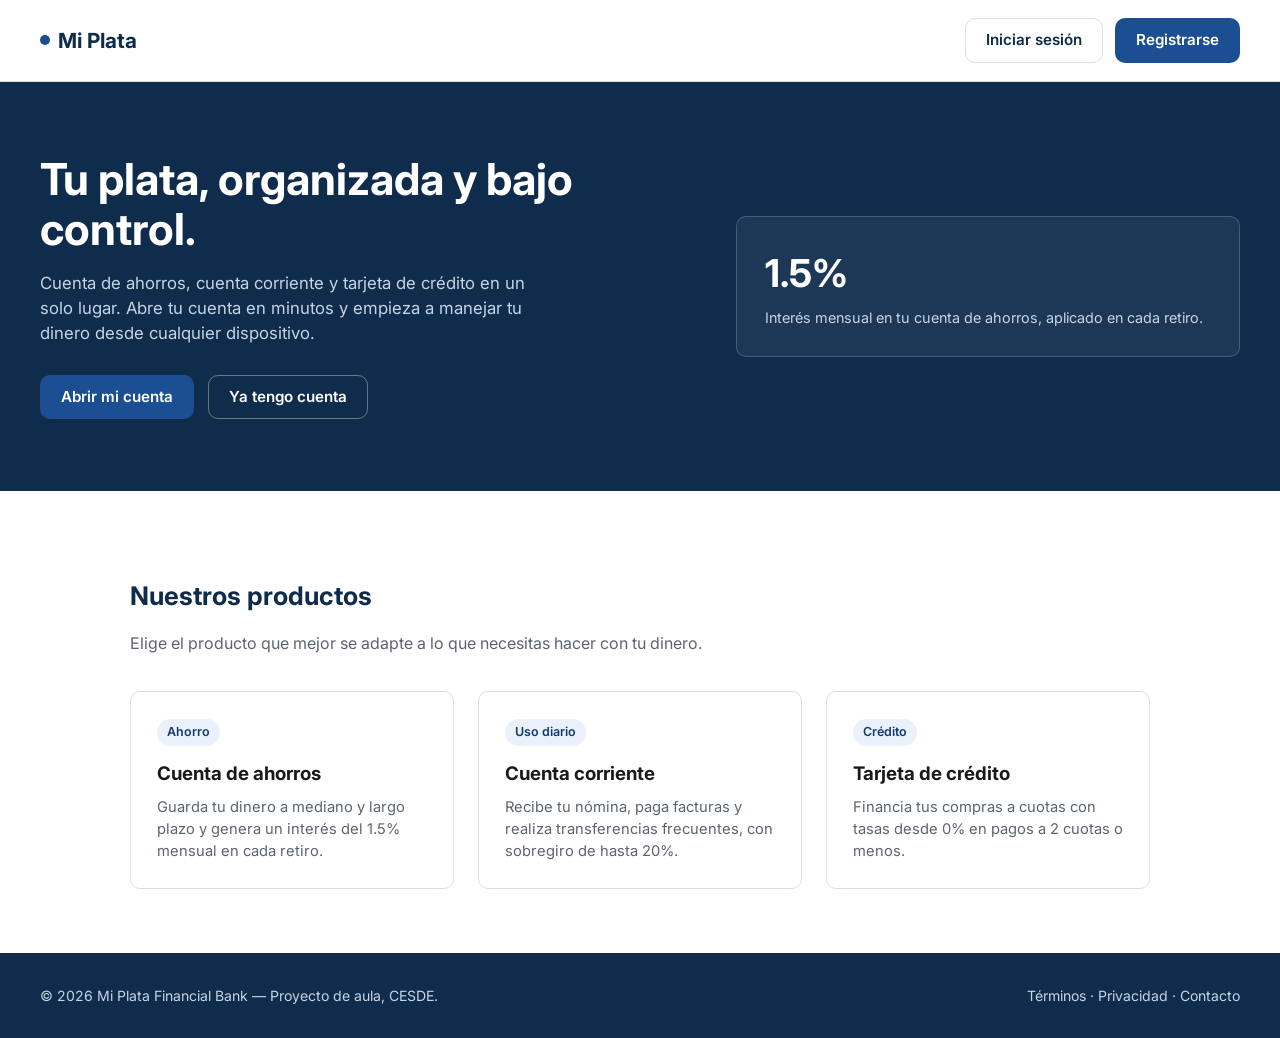
==== index.html @ 49425994 "Proyecto Mi Plata" ====
<!DOCTYPE html>
<html lang="es">
<head>
<meta charset="UTF-8">
<meta name="viewport" content="width=device-width, initial-scale=1.0">
<title>Mi Plata — Banco digital</title>
<link rel="preconnect" href="https://fonts.googleapis.com">
<link href="https://fonts.googleapis.com/css2?family=Inter:wght@400;600;700&display=swap" rel="stylesheet">
<link rel="stylesheet" href="css/styles.css">
</head>
<body>

<header class="site-header">
  <div class="logo">Mi Plata</div>
  <nav class="nav-actions">
    <a class="btn btn-outline" href="login.html">Iniciar sesión</a>
    <a class="btn btn-primary" href="registro.html">Registrarse</a>
  </nav>
</header>

<section class="hero">
  <div>
    <h1>Tu plata, organizada y bajo control.</h1>
    <p>Cuenta de ahorros, cuenta corriente y tarjeta de crédito en un solo lugar. Abre tu cuenta en minutos y empieza a manejar tu dinero desde cualquier dispositivo.</p>
    <div class="hero-actions">
      <a class="btn btn-primary" href="registro.html">Abrir mi cuenta</a>
      <a class="btn btn-outline" style="color:#fff;border-color:rgba(255,255,255,0.35)" href="login.html">Ya tengo cuenta</a>
    </div>
  </div>
  <div class="hero-stat">
    <div class="number">1.5%</div>
    <div class="label">Interés mensual en tu cuenta de ahorros, aplicado en cada retiro.</div>
  </div>
</section>

<section class="products">
  <h2>Nuestros productos</h2>
  <p>Elige el producto que mejor se adapte a lo que necesitas hacer con tu dinero.</p>

  <div class="product-grid">
    <div class="product-card">
      <span class="tag">Ahorro</span>
      <h3>Cuenta de ahorros</h3>
      <p>Guarda tu dinero a mediano y largo plazo y genera un interés del 1.5% mensual en cada retiro.</p>
    </div>
    <div class="product-card">
      <span class="tag">Uso diario</span>
      <h3>Cuenta corriente</h3>
      <p>Recibe tu nómina, paga facturas y realiza transferencias frecuentes, con sobregiro de hasta 20%.</p>
    </div>
    <div class="product-card">
      <span class="tag">Crédito</span>
      <h3>Tarjeta de crédito</h3>
      <p>Financia tus compras a cuotas con tasas desde 0% en pagos a 2 cuotas o menos.</p>
    </div>
  </div>
</section>

<footer class="site-footer">
  <div>© 2026 Mi Plata Financial Bank — Proyecto de aula, CESDE.</div>
  <div>
    <a href="#">Términos</a> ·
    <a href="#">Privacidad</a> ·
    <a href="#">Contacto</a>
  </div>
</footer>

</body>
</html>
---- css/styles.css ----
/* ======================================================================
   MI PLATA — HOJA DE ESTILOS COMPARTIDA
   Paleta: azules + navy + grises + blanco. La usan las 4 páginas.
   ====================================================================== */

:root {
  --navy: #0F2C4C;       /* fondo oscuro (header/footer/hero) */
  --blue: #1B4F91;       /* color principal de acción (botones, links) */
  --blue-dark: #123B70;  /* hover de botones */
  --blue-light: #EAF1FB; /* fondos suaves, tarjetas */
  --ink: #1A1A1A;        /* texto principal */
  --slate: #5C6470;      /* texto secundario */
  --border: #D8DEE6;     /* bordes suaves */
  --white: #FFFFFF;
  --danger: #B3261E;
  --success: #1E7B45;
  --radius: 10px;
  --font: 'Inter', system-ui, -apple-system, Segoe UI, sans-serif;
}

* { box-sizing: border-box; }

body {
  margin: 0;
  font-family: var(--font);
  color: var(--ink);
  background: var(--white);
  line-height: 1.5;
}

a { color: var(--blue); text-decoration: none; }
a:hover { text-decoration: underline; }

/* ---------- Header / navegación ---------- */
.site-header {
  display: flex;
  justify-content: space-between;
  align-items: center;
  padding: 18px 40px;
  border-bottom: 1px solid var(--border);
  position: sticky;
  top: 0;
  background: var(--white);
  z-index: 10;
}

.logo {
  font-weight: 700;
  font-size: 1.3rem;
  color: var(--navy);
  display: flex;
  align-items: center;
  gap: 8px;
}

.logo::before {
  content: "";
  width: 10px;
  height: 10px;
  border-radius: 50%;
  background: var(--blue);
  display: inline-block;
}

.nav-actions { display: flex; gap: 12px; }

.btn {
  display: inline-block;
  padding: 10px 20px;
  border-radius: var(--radius);
  font-size: 0.95rem;
  font-weight: 600;
  cursor: pointer;
  border: 1px solid transparent;
  text-align: center;
}

.btn-primary { background: var(--blue); color: var(--white); }
.btn-primary:hover { background: var(--blue-dark); text-decoration: none; }

.btn-outline { background: transparent; color: var(--navy); border-color: var(--border); }
.btn-outline:hover { background: var(--blue-light); text-decoration: none; }

.btn-block { width: 100%; }

/* ---------- Hero (solo index.html) ---------- */
.hero {
  background: var(--navy);
  color: var(--white);
  padding: 72px 40px;
  display: grid;
  grid-template-columns: 1.3fr 1fr;
  gap: 40px;
  align-items: center;
}

.hero h1 {
  font-size: clamp(2rem, 4vw, 2.75rem);
  margin: 0 0 16px;
  line-height: 1.15;
}

.hero p {
  color: #C7D4E4;
  font-size: 1.05rem;
  max-width: 46ch;
  margin: 0 0 28px;
}

.hero-actions { display: flex; gap: 14px; }

.hero-stat {
  background: rgba(255,255,255,0.06);
  border: 1px solid rgba(255,255,255,0.18);
  border-radius: var(--radius);
  padding: 28px;
}

.hero-stat .number { font-size: 2.4rem; font-weight: 700; }
.hero-stat .label { color: #C7D4E4; font-size: 0.9rem; margin-top: 4px; }

/* ---------- Sección de productos ---------- */
.products {
  padding: 64px 40px;
  max-width: 1100px;
  margin: 0 auto;
}

.products h2 { color: var(--navy); font-size: 1.6rem; margin-bottom: 8px; }
.products > p { color: var(--slate); margin-bottom: 36px; max-width: 60ch; }

.product-grid {
  display: grid;
  grid-template-columns: repeat(3, 1fr);
  gap: 24px;
}

.product-card {
  border: 1px solid var(--border);
  border-radius: var(--radius);
  padding: 26px;
  background: var(--white);
}

.product-card .tag {
  display: inline-block;
  background: var(--blue-light);
  color: var(--blue-dark);
  font-size: 0.78rem;
  font-weight: 600;
  padding: 4px 10px;
  border-radius: 999px;
  margin-bottom: 14px;
}

.product-card h3 { margin: 0 0 8px; color: var(--ink); }
.product-card p { color: var(--slate); font-size: 0.92rem; margin: 0; }

/* ---------- Footer ---------- */
.site-footer {
  background: var(--navy);
  color: #C7D4E4;
  padding: 32px 40px;
  font-size: 0.88rem;
  display: flex;
  justify-content: space-between;
  flex-wrap: wrap;
  gap: 12px;
}

.site-footer a { color: #C7D4E4; }

/* ---------- Páginas de formulario (registro / login) ---------- */
.auth-wrap {
  min-height: calc(100vh - 70px);
  display: flex;
  align-items: center;
  justify-content: center;
  background: var(--blue-light);
  padding: 40px 20px;
}

.auth-card {
  background: var(--white);
  border: 1px solid var(--border);
  border-radius: var(--radius);
  padding: 36px;
  width: 100%;
  max-width: 420px;
}

.auth-card h1 {
  font-size: 1.4rem;
  color: var(--navy);
  margin: 0 0 6px;
}

.auth-card .subtitle {
  color: var(--slate);
  font-size: 0.9rem;
  margin: 0 0 24px;
}

.field { margin-bottom: 16px; }

.field label {
  display: block;
  font-size: 0.85rem;
  font-weight: 600;
  color: var(--ink);
  margin-bottom: 6px;
}

.field input {
  width: 100%;
  padding: 11px 12px;
  border: 1px solid var(--border);
  border-radius: 8px;
  font-family: var(--font);
  font-size: 0.95rem;
}

.field input:focus {
  outline: none;
  border-color: var(--blue);
  box-shadow: 0 0 0 3px rgba(27, 79, 145, 0.15);
}

.form-message {
  font-size: 0.87rem;
  padding: 10px 12px;
  border-radius: 8px;
  margin-bottom: 16px;
  display: none;
}

.form-message.show { display: block; }
.form-message.error { background: #FBEAEA; color: var(--danger); }
.form-message.success { background: #E9F5EC; color: var(--success); }

.auth-footer {
  text-align: center;
  margin-top: 18px;
  font-size: 0.88rem;
  color: var(--slate);
}

/* ======================================================================
   PANEL DE TRANSACCIONES (panel.html)
   ====================================================================== */

.dashboard {
  display: flex;
  min-height: 100vh;
}

.sidebar {
  width: 230px;
  flex-shrink: 0;
  background: var(--navy);
  color: var(--white);
  padding: 24px 16px;
  display: flex;
  flex-direction: column;
  gap: 6px;
}

.sidebar .logo { color: var(--white); padding: 0 8px 20px; }
.sidebar .logo::before { background: #6FA8DC; }

.nav-item {
  display: block;
  width: 100%;
  text-align: left;
  background: transparent;
  border: none;
  color: #C7D4E4;
  padding: 10px 12px;
  border-radius: 8px;
  font-family: var(--font);
  font-size: 0.92rem;
  cursor: pointer;
}

.nav-item:hover { background: rgba(255,255,255,0.08); color: var(--white); }
.nav-item.active { background: var(--blue); color: var(--white); font-weight: 600; }

.sidebar .btn { margin-top: auto; }

.dashboard-content {
  flex: 1;
  padding: 36px 44px;
  background: #F7F9FC;
  min-width: 0;
}

.panel-section.hidden { display: none; }

.panel-section h2 { color: var(--navy); margin: 0 0 6px; }
.panel-section > p.subtitle { color: var(--slate); margin: 0 0 24px; }

.account-grid {
  display: grid;
  grid-template-columns: repeat(auto-fill, minmax(220px, 1fr));
  gap: 18px;
  margin-bottom: 28px;
}

.account-card {
  background: var(--white);
  border: 1px solid var(--border);
  border-radius: var(--radius);
  padding: 20px;
}

.account-card .account-type {
  font-size: 0.78rem;
  font-weight: 600;
  color: var(--blue-dark);
  background: var(--blue-light);
  display: inline-block;
  padding: 3px 10px;
  border-radius: 999px;
  margin-bottom: 10px;
}

.account-card .account-number { color: var(--slate); font-size: 0.85rem; }
.account-card .account-balance { font-size: 1.5rem; font-weight: 700; color: var(--ink); margin-top: 6px; }
.account-card .account-extra { font-size: 0.82rem; color: var(--slate); margin-top: 4px; }

.open-account-actions { display: flex; gap: 10px; flex-wrap: wrap; margin-bottom: 8px; }

.simple-card {
  background: var(--white);
  border: 1px solid var(--border);
  border-radius: var(--radius);
  padding: 26px;
  max-width: 460px;
}

.simple-card .field select { width: 100%; padding: 11px 12px; border: 1px solid var(--border); border-radius: 8px; font-family: var(--font); font-size: 0.95rem; background: var(--white); }

.table-wrap { overflow-x: auto; border-radius: var(--radius); }
.data-table { width: 100%; min-width: 560px; border-collapse: collapse; background: var(--white); border: 1px solid var(--border); overflow: hidden; }
.data-table th, .data-table td { padding: 12px 16px; text-align: left; font-size: 0.9rem; border-bottom: 1px solid var(--border); }
.data-table th { background: var(--blue-light); color: var(--navy); font-weight: 600; }
.data-table tr:last-child td { border-bottom: none; }

.btn-sm { padding: 6px 12px; font-size: 0.82rem; }
.btn-danger { background: #B3261E; color: var(--white); }
.btn-danger:hover { background: #8F1E17; }
.table-actions { display: flex; gap: 6px; flex-wrap: wrap; }

.badge { display: inline-block; padding: 3px 10px; border-radius: 999px; font-size: 0.78rem; font-weight: 600; }
.badge-ok { background: #E9F5EC; color: var(--success); }
.badge-bloqueado { background: #FBEAEA; color: var(--danger); }

.empty-state { color: var(--slate); font-size: 0.92rem; padding: 20px; border: 1px dashed var(--border); border-radius: var(--radius); text-align: center; }

@media (max-width: 800px) {
  .dashboard { flex-direction: column; }
  .sidebar { width: 100%; flex-direction: row; overflow-x: auto; }
  .sidebar .btn { margin-top: 0; }
  .dashboard-content { padding: 24px 20px; }
}

@media (max-width: 800px) {
  .hero { grid-template-columns: 1fr; }
  .product-grid { grid-template-columns: 1fr; }
  .site-header { padding: 16px 20px; }
  .products { padding: 48px 20px; }
}
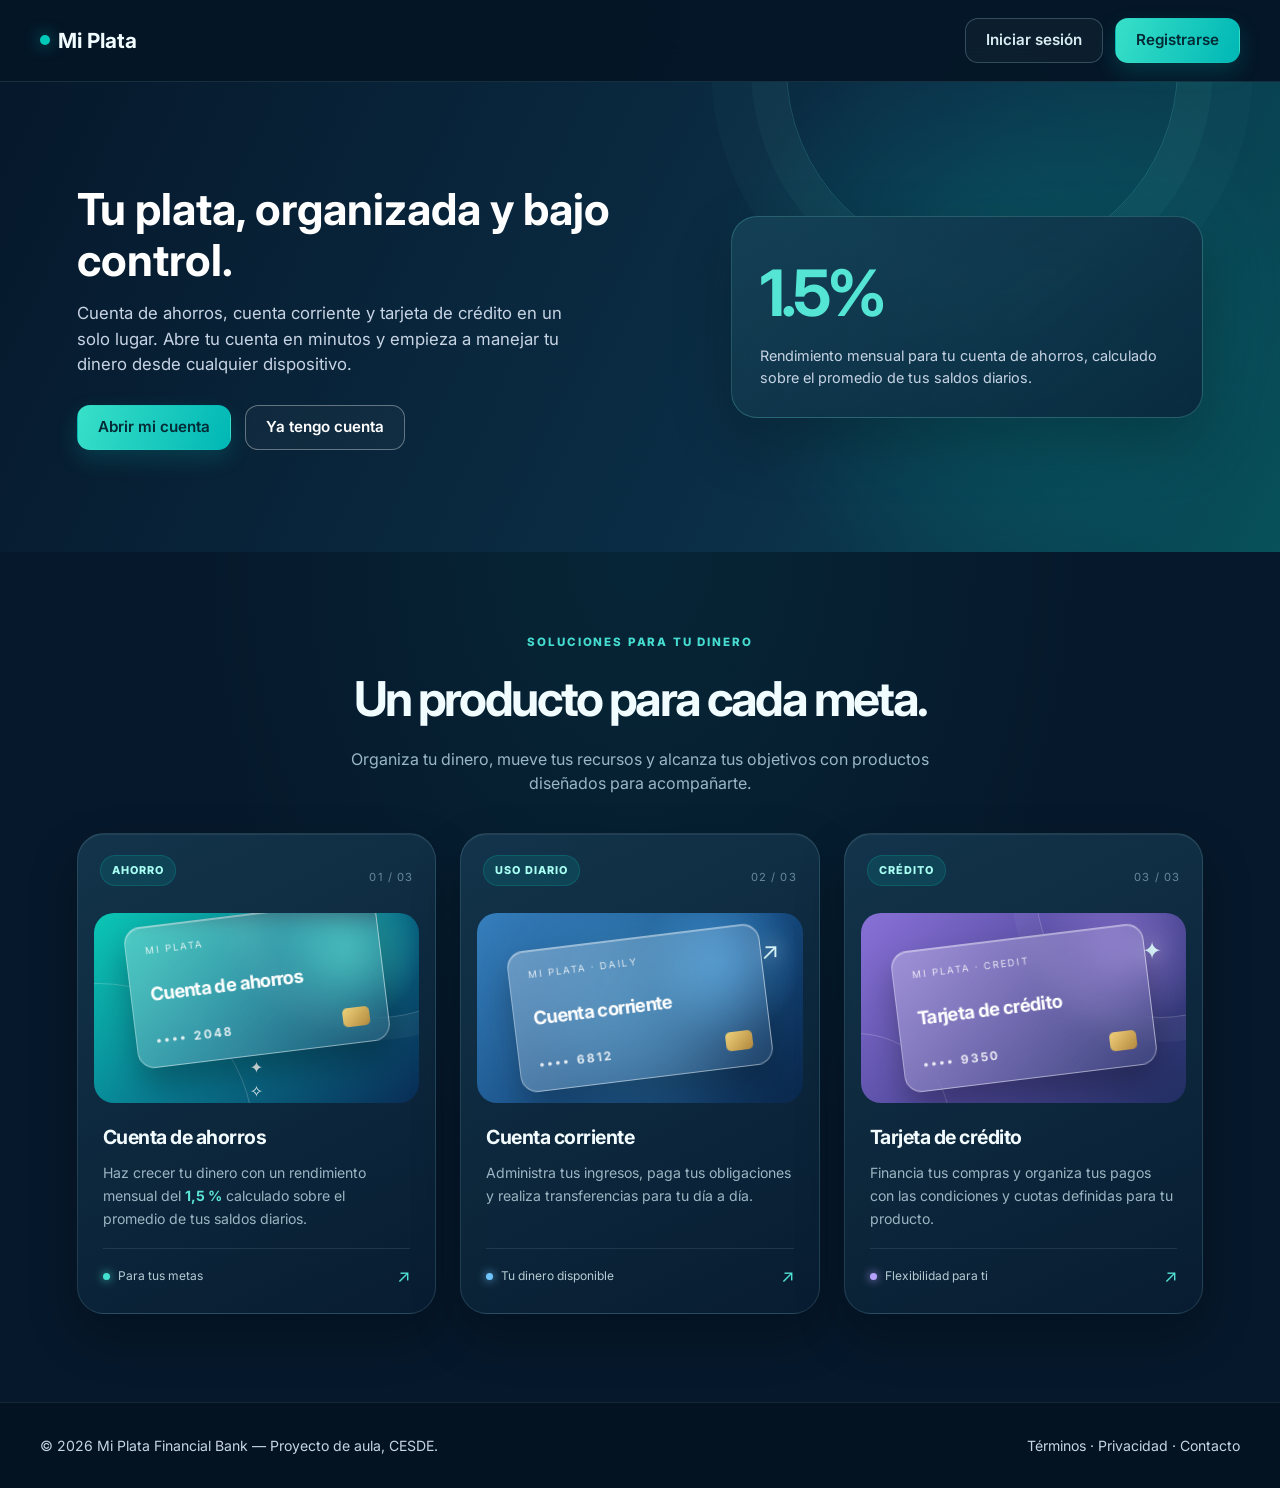
==== commit b776d6de: "Respaldo local de Mi Plata V4 Premium" ====
--- a/index.html
+++ b/index.html
@@ -29,30 +29,56 @@
   </div>
   <div class="hero-stat">
     <div class="number">1.5%</div>
-    <div class="label">Interés mensual en tu cuenta de ahorros, aplicado en cada retiro.</div>
+    <div class="label">Rendimiento mensual para tu cuenta de ahorros, calculado sobre el promedio de tus saldos diarios.</div>
   </div>
 </section>
 
 <section class="products">
-  <h2>Nuestros productos</h2>
-  <p>Elige el producto que mejor se adapte a lo que necesitas hacer con tu dinero.</p>
+  <div class="products-heading">
+    <span class="eyebrow">SOLUCIONES PARA TU DINERO</span>
+    <h2>Un producto para cada meta.</h2>
+    <p>Organiza tu dinero, mueve tus recursos y alcanza tus objetivos con productos diseñados para acompañarte.</p>
+  </div>
 
   <div class="product-grid">
-    <div class="product-card">
-      <span class="tag">Ahorro</span>
-      <h3>Cuenta de ahorros</h3>
-      <p>Guarda tu dinero a mediano y largo plazo y genera un interés del 1.5% mensual en cada retiro.</p>
-    </div>
-    <div class="product-card">
-      <span class="tag">Uso diario</span>
-      <h3>Cuenta corriente</h3>
-      <p>Recibe tu nómina, paga facturas y realiza transferencias frecuentes, con sobregiro de hasta 20%.</p>
-    </div>
-    <div class="product-card">
-      <span class="tag">Crédito</span>
-      <h3>Tarjeta de crédito</h3>
-      <p>Financia tus compras a cuotas con tasas desde 0% en pagos a 2 cuotas o menos.</p>
-    </div>
+    <article class="product-card product-savings">
+      <div class="product-card-top"><span class="tag">AHORRO</span><span class="product-index">01 / 03</span></div>
+      <div class="product-art art-savings" aria-hidden="true">
+        <div class="art-orbit orbit-one"></div><div class="art-orbit orbit-two"></div>
+        <div class="mini-bank-card"><span>MI PLATA</span><strong>Cuenta de ahorros</strong><b>•••• 2048</b><i></i></div>
+        <span class="art-spark spark-one">✦</span><span class="art-spark spark-two">✧</span>
+      </div>
+      <div class="product-card-copy"><h3>Cuenta de ahorros</h3>
+        <p>Haz crecer tu dinero con un rendimiento mensual del <strong>1,5 %</strong> calculado sobre el promedio de tus saldos diarios.</p>
+        <div class="product-meta"><span><i class="dot dot-teal"></i> Para tus metas</span><span class="product-arrow">↗</span></div>
+      </div>
+    </article>
+
+    <article class="product-card product-current">
+      <div class="product-card-top"><span class="tag">USO DIARIO</span><span class="product-index">02 / 03</span></div>
+      <div class="product-art art-current" aria-hidden="true">
+        <div class="current-glow"></div>
+        <div class="mini-bank-card"><span>MI PLATA · DAILY</span><strong>Cuenta corriente</strong><b>•••• 6812</b><i></i></div>
+        <span class="art-chip">↗</span>
+      </div>
+      <div class="product-card-copy"><h3>Cuenta corriente</h3>
+        <p>Administra tus ingresos, paga tus obligaciones y realiza transferencias para tu día a día.</p>
+        <div class="product-meta"><span><i class="dot dot-blue"></i> Tu dinero disponible</span><span class="product-arrow">↗</span></div>
+      </div>
+    </article>
+
+    <article class="product-card product-credit">
+      <div class="product-card-top"><span class="tag">CRÉDITO</span><span class="product-index">03 / 03</span></div>
+      <div class="product-art art-credit" aria-hidden="true">
+        <div class="credit-ring ring-one"></div><div class="credit-ring ring-two"></div>
+        <div class="mini-bank-card"><span>MI PLATA · CREDIT</span><strong>Tarjeta de crédito</strong><b>•••• 9350</b><i></i></div>
+        <span class="art-chip">✦</span>
+      </div>
+      <div class="product-card-copy"><h3>Tarjeta de crédito</h3>
+        <p>Financia tus compras y organiza tus pagos con las condiciones y cuotas definidas para tu producto.</p>
+        <div class="product-meta"><span><i class="dot dot-violet"></i> Flexibilidad para ti</span><span class="product-arrow">↗</span></div>
+      </div>
+    </article>
   </div>
 </section>
 
--- a/css/styles.css
+++ b/css/styles.css
@@ -370,3 +370,351 @@
   .site-header { padding: 16px 20px; }
   .products { padding: 48px 20px; }
 }
+
+/* ======================================================================
+   MI PLATA V4.1 — PREMIUM FINTECH / DARK NAVY & ELECTRIC TEAL
+   Capa visual: conserva IDs, clases funcionales y estructura existente.
+   ====================================================================== */
+:root {
+  --navy: #071B32;
+  --blue: #087F8C;
+  --blue-dark: #075B69;
+  --blue-light: #E7F7F7;
+  --ink: #102A36;
+  --slate: #718692;
+  --border: rgba(151, 190, 202, .24);
+  --success: #159B72;
+  --radius: 20px;
+  --teal: #00C9BA;
+  --surface: #102B43;
+}
+
+body {
+  color: #EAF5F7;
+  background: radial-gradient(circle at 78% 8%, rgba(0,201,186,.16), transparent 27%),
+              radial-gradient(circle at 12% 85%, rgba(29,105,151,.22), transparent 30%), #06182B;
+}
+
+/* Dashboard: marco profundo y paneles con capas */
+.dashboard {
+  gap: 0;
+  min-height: 100vh;
+  background: linear-gradient(135deg, #06182B 0%, #09243A 55%, #071B32 100%);
+}
+.sidebar {
+  position: sticky;
+  top: 0;
+  height: 100vh;
+  width: 252px;
+  padding: 30px 18px 22px;
+  background: linear-gradient(180deg, rgba(9,39,61,.98), rgba(5,24,43,.98));
+  border-right: 1px solid rgba(103,193,202,.16);
+  box-shadow: 18px 0 50px rgba(0,0,0,.16);
+  gap: 12px;
+}
+.sidebar .logo {
+  color: #F4FFFF;
+  font-size: 1.55rem;
+  letter-spacing: -.06em;
+  padding: 4px 12px 34px;
+}
+.sidebar .logo::before {
+  width: 13px;
+  height: 13px;
+  background: var(--teal);
+  box-shadow: 0 0 18px rgba(0,201,186,.8);
+}
+.sidebar nav { display: grid; gap: 7px; }
+.nav-item {
+  color: #9AB5C4;
+  padding: 13px 14px;
+  border: 1px solid transparent;
+  border-radius: 14px;
+  font-size: .91rem;
+  transition: background .22s ease, color .22s ease, transform .22s ease, border-color .22s ease;
+}
+.nav-item:hover {
+  color: #F3FFFF;
+  background: rgba(42,119,139,.17);
+  transform: translateX(3px);
+}
+.nav-item.active {
+  color: #EFFFFD;
+  font-weight: 700;
+  background: linear-gradient(105deg, rgba(0,201,186,.23), rgba(20,107,135,.24));
+  border-color: rgba(0,201,186,.25);
+  box-shadow: inset 3px 0 0 var(--teal), 0 8px 24px rgba(0,0,0,.12);
+}
+.sidebar .btn-outline {
+  color: #D8EBF0 !important;
+  border-color: rgba(160,204,214,.24) !important;
+  background: rgba(255,255,255,.04);
+}
+.sidebar .btn-outline:hover { background: rgba(255,255,255,.1); }
+
+.dashboard-content {
+  padding: clamp(26px, 4vw, 58px);
+  background: transparent;
+  color: #EAF5F7;
+  min-height: 100vh;
+}
+.panel-section { max-width: 1440px; margin: 0 auto; }
+.panel-section h2, .dashboard-content > h2 {
+  color: #F3FBFC;
+  font-size: clamp(1.65rem, 3vw, 2.35rem);
+  letter-spacing: -.045em;
+  font-weight: 750;
+}
+.panel-section > p.subtitle, .dashboard-content > p.subtitle {
+  color: #91AAB8;
+  margin-bottom: 30px;
+}
+
+/* Tarjetas de productos: flotantes, con luz y degradados */
+.account-grid {
+  grid-template-columns: repeat(auto-fit, minmax(min(100%, 275px), 1fr));
+  gap: 22px;
+  margin: 30px 0 34px;
+  perspective: 1000px;
+}
+.account-card {
+  position: relative;
+  isolation: isolate;
+  overflow: hidden;
+  min-height: 204px;
+  padding: 25px 24px;
+  border: 1px solid rgba(255,255,255,.23);
+  border-radius: 24px;
+  color: #F5FFFF;
+  background: linear-gradient(130deg, #0C6273 0%, #087F8C 42%, #0B3C5D 100%);
+  box-shadow: 0 18px 38px rgba(0,0,0,.25), inset 0 1px 0 rgba(255,255,255,.18);
+  transform: translateY(0) rotateX(0);
+  transition: transform .28s ease, box-shadow .28s ease;
+}
+.account-card::before {
+  content: "";
+  position: absolute;
+  z-index: -1;
+  width: 230px;
+  height: 230px;
+  right: -70px;
+  top: -105px;
+  border: 1px solid rgba(255,255,255,.2);
+  border-radius: 50%;
+  box-shadow: 0 0 0 22px rgba(255,255,255,.035), 0 0 0 48px rgba(255,255,255,.025);
+}
+.account-card::after {
+  content: "";
+  position: absolute;
+  z-index: -1;
+  width: 150px;
+  height: 150px;
+  right: -45px;
+  bottom: -95px;
+  border-radius: 50%;
+  background: rgba(0,225,208,.24);
+  filter: blur(5px);
+}
+.account-card:hover {
+  transform: translateY(-8px) rotateX(2deg);
+  box-shadow: 0 28px 48px rgba(0,0,0,.34), 0 0 28px rgba(0,201,186,.12);
+}
+.account-card .account-type {
+  color: #D9FFFB;
+  background: rgba(3,22,38,.22);
+  border: 1px solid rgba(255,255,255,.19);
+  font-size: .76rem;
+  letter-spacing: .035em;
+  padding: 6px 11px;
+  margin-bottom: 18px;
+}
+.account-card .account-number { color: rgba(239,255,255,.76); font-size: .84rem; letter-spacing: .08em; }
+.account-card .account-balance {
+  color: #FFFFFF;
+  font-size: clamp(1.65rem, 3vw, 2.15rem);
+  font-weight: 750;
+  letter-spacing: -.055em;
+  margin-top: 13px;
+  text-shadow: 0 2px 18px rgba(0,0,0,.12);
+}
+.account-card .account-extra { color: rgba(236,255,255,.78); font-size: .84rem; margin-top: 5px; }
+.account-card.card-ahorros { background: linear-gradient(132deg, #0AB8A8 0%, #087E8A 45%, #073B5B 100%); }
+.account-card.card-corriente { background: linear-gradient(132deg, #236A9B 0%, #164B75 48%, #092C4C 100%); }
+.account-card.card-credito { background: linear-gradient(132deg, #7055B7 0%, #413D88 48%, #172C57 100%); }
+
+.open-account-actions { gap: 12px; margin: 8px 0 18px; }
+.open-account-actions .btn {
+  color: #CFFAF5;
+  border: 1px solid rgba(0,201,186,.3);
+  background: rgba(0,201,186,.09);
+  border-radius: 13px;
+}
+.open-account-actions .btn:hover { background: rgba(0,201,186,.18); transform: translateY(-2px); }
+
+/* Formularios y paneles secundarios */
+.simple-card, .table-wrap {
+  color: #DCEBF0;
+  background: linear-gradient(145deg, rgba(17,48,70,.96), rgba(10,34,54,.96));
+  border: 1px solid rgba(144,190,204,.18);
+  border-radius: 22px;
+  box-shadow: 0 18px 42px rgba(0,0,0,.18), inset 0 1px 0 rgba(255,255,255,.045);
+}
+.simple-card { padding: 28px; }
+.field label { color: #C6DCE4; }
+.field input, .simple-card .field select {
+  color: #F0FAFC;
+  background: rgba(3,20,35,.62);
+  border: 1px solid rgba(145,190,205,.25);
+  border-radius: 12px;
+  padding: 13px 14px;
+}
+.field input::placeholder { color: #7894A3; }
+.field input:focus, .simple-card .field select:focus {
+  border-color: var(--teal);
+  box-shadow: 0 0 0 3px rgba(0,201,186,.13);
+}
+.btn { border-radius: 13px; transition: transform .2s ease, box-shadow .2s ease, background .2s ease; }
+.btn:hover { transform: translateY(-2px); }
+.btn-primary {
+  color: #032A35;
+  background: linear-gradient(110deg, #38E0C8, #00B7B5);
+  box-shadow: 0 9px 22px rgba(0,201,186,.18);
+}
+.btn-primary:hover { color: #032A35; background: linear-gradient(110deg, #63EBD8, #13C9C1); }
+.btn-outline { color: #D7EDF1; border-color: rgba(151,194,207,.27); background: rgba(255,255,255,.035); }
+.btn-outline:hover { color: #FFFFFF; background: rgba(255,255,255,.09); }
+
+/* Tablas y estados */
+.table-wrap { overflow-x: auto; padding: 8px; }
+.data-table { color: #DCEBF0; background: transparent; border: 0; }
+.data-table th, .data-table td { border-bottom: 1px solid rgba(151,190,202,.14); }
+.data-table th { color: #A9F2E9; background: rgba(0,201,186,.09); }
+.data-table tr:hover td { background: rgba(255,255,255,.035); }
+.badge-ok { color: #8CF0C8; background: rgba(21,155,114,.17); }
+.badge-bloqueado { color: #FFB4B4; background: rgba(179,38,30,.18); }
+.empty-state { color: #9AB5C4; border-color: rgba(151,190,202,.25); background: rgba(255,255,255,.025); }
+.form-message { border: 1px solid transparent; border-radius: 14px; }
+.form-message.success { color: #9BF1D0; background: rgba(21,155,114,.15); border-color: rgba(21,155,114,.25); }
+.form-message.error { color: #FFB6B6; background: rgba(179,38,30,.15); border-color: rgba(179,38,30,.25); }
+
+/* Auth pages: misma identidad visual */
+.auth-wrap { background: radial-gradient(circle at 75% 20%, rgba(0,201,186,.18), transparent 30%), #071B32; }
+.auth-card {
+  color: #EAF5F7;
+  max-width: 470px;
+  padding: 42px;
+  background: linear-gradient(145deg, rgba(17,48,70,.98), rgba(8,29,48,.98));
+  border: 1px solid rgba(144,190,204,.2);
+  border-radius: 26px;
+  box-shadow: 0 30px 80px rgba(0,0,0,.32);
+}
+.auth-card h1 { color: #F3FBFC; }
+.auth-card .subtitle, .auth-footer { color: #9AB5C4; }
+.auth-card .field label { color: #C6DCE4; }
+.auth-card .field input { color: #F0FAFC; background: rgba(3,20,35,.62); border-color: rgba(145,190,205,.25); }
+.auth-card a { color: #42DCCB; }
+
+@media (max-width: 900px) {
+  .sidebar { width: 220px; }
+  .dashboard-content { padding: 30px 24px; }
+}
+@media (max-width: 800px) {
+  .dashboard { flex-direction: column; }
+  .sidebar { position: relative; width: 100%; height: auto; padding: 18px; }
+  .sidebar .logo { padding: 0 8px 12px; }
+  .sidebar nav { display: flex; overflow-x: auto; padding-bottom: 5px; }
+  .nav-item { min-width: max-content; }
+  .sidebar .btn { margin-top: 8px; }
+  .dashboard-content { padding: 25px 18px 40px; }
+  .account-grid { grid-template-columns: 1fr; }
+  .simple-card { padding: 21px; }
+}
+@media (prefers-reduced-motion: reduce) {
+  *, *::before, *::after { scroll-behavior: auto !important; transition-duration: .01ms !important; animation-duration: .01ms !important; }
+}
+
+
+/* ======================================================================
+   MI PLATA V4.2 — LANDING & AUTH EXPERIENCE
+   Mejora visual sin alterar IDs, eventos ni lógica de formularios.
+   ====================================================================== */
+.site-header { background: rgba(5,22,39,.94); border-bottom-color: rgba(117,180,194,.16); backdrop-filter: blur(18px); }
+.site-header .logo { color: #F1FCFF; }
+.site-header .logo::before { background: #00C9BA; box-shadow: 0 0 16px rgba(0,201,186,.65); }
+.site-header .btn-outline { color: #D8EDF2; border-color: rgba(151,194,207,.28); }
+.hero { position: relative; overflow: hidden; background: radial-gradient(circle at 78% 48%, rgba(0,201,186,.2), transparent 28%), linear-gradient(115deg,#06182B,#0B3048 65%,#07515A); padding: clamp(58px,8vw,104px) clamp(24px,6vw,84px); }
+.hero::after { content:""; position:absolute; width:390px;height:390px;right:8%;top:-210px;border:1px solid rgba(116,244,230,.18);border-radius:50%;box-shadow:0 0 0 35px rgba(116,244,230,.035),0 0 0 75px rgba(116,244,230,.025);pointer-events:none; }
+.hero > div, .hero-stat { position:relative; z-index:1; }
+.hero-stat { background:linear-gradient(145deg,rgba(21,66,87,.9),rgba(9,35,57,.82)); border:1px solid rgba(111,221,211,.25); border-radius:26px; box-shadow:0 25px 60px rgba(0,0,0,.24); backdrop-filter:blur(12px); }
+.hero-stat .number { color:#55E5D5; font-size:clamp(2.6rem,5vw,4rem); letter-spacing:-.06em; }
+.products { max-width:none; padding:76px clamp(22px,6vw,84px) 88px; background:radial-gradient(ellipse at 50% 0%,rgba(0,201,186,.08),transparent 52%),#06182B; }
+.products-heading { max-width:760px; margin:0 auto 38px; text-align:center; }
+.eyebrow { display:inline-block; color:#46DCCF; font-size:.72rem; font-weight:800; letter-spacing:.16em; margin-bottom:12px; }
+.products h2 { color:#F1FCFF; font-size:clamp(2rem,4vw,3rem); letter-spacing:-.055em; margin:0 0 12px; }
+.products > .products-heading p { color:#9AB7C5; margin:0 auto; max-width:58ch; }
+.product-grid { max-width:1240px; margin:0 auto; grid-template-columns:repeat(3,minmax(0,1fr)); gap:24px; }
+.product-card { position:relative; overflow:hidden; padding:16px; min-width:0; border:1px solid rgba(148,207,216,.17); border-radius:27px; background:linear-gradient(155deg,rgba(19,53,75,.98),rgba(8,29,49,.98)); box-shadow:0 22px 50px rgba(0,0,0,.23),inset 0 1px 0 rgba(255,255,255,.07); transition:transform .3s ease,border-color .3s ease,box-shadow .3s ease; }
+.product-card:hover { transform:translateY(-9px); border-color:rgba(66,220,207,.42); box-shadow:0 32px 65px rgba(0,0,0,.34),0 0 30px rgba(0,201,186,.09); }
+.product-card-top { display:flex; align-items:center; justify-content:space-between; padding:5px 6px 13px; }
+.product-card .tag { color:#A9FFF3; background:rgba(0,201,186,.12); border:1px solid rgba(0,201,186,.2); padding:6px 11px; border-radius:99px; font-size:.68rem; font-weight:800; letter-spacing:.1em; }
+.product-index { color:#66899B; font-size:.7rem; letter-spacing:.1em; }
+.product-art { height:190px; position:relative; overflow:hidden; border-radius:20px; display:grid; place-items:center; isolation:isolate; }
+.art-savings { background:radial-gradient(circle at 78% 20%,rgba(84,255,227,.5),transparent 25%),linear-gradient(135deg,#0BC7B5,#087B91 48%,#092C55); }
+.art-current { background:radial-gradient(circle at 75% 25%,rgba(86,185,255,.55),transparent 28%),linear-gradient(135deg,#367FBD,#174D83 55%,#0A274B); }
+.art-credit { background:radial-gradient(circle at 80% 20%,rgba(191,158,255,.45),transparent 28%),linear-gradient(135deg,#8971D7,#51499D 52%,#202E62); }
+.mini-bank-card { position:relative; z-index:2; width:min(78%,300px); min-height:142px; padding:17px 19px; display:flex; flex-direction:column; justify-content:space-between; border:1px solid rgba(255,255,255,.43); border-radius:17px; color:white; background:linear-gradient(130deg,rgba(255,255,255,.28),rgba(255,255,255,.07)); box-shadow:0 18px 32px rgba(0,0,0,.28),inset 0 1px 0 rgba(255,255,255,.35); backdrop-filter:blur(12px); transform:rotate(-7deg); transition:transform .35s ease; }
+.product-card:hover .mini-bank-card { transform:rotate(-3deg) translateY(-4px) scale(1.025); }
+.mini-bank-card span { font-size:.61rem; letter-spacing:.17em; color:rgba(255,255,255,.8); }
+.mini-bank-card strong { font-size:1.16rem; letter-spacing:-.035em; }
+.mini-bank-card b { font-size:.75rem; letter-spacing:.18em; color:rgba(255,255,255,.84); }
+.mini-bank-card i { position:absolute; right:18px; bottom:16px; width:27px;height:19px;border-radius:5px;background:linear-gradient(135deg,#F8D77A,#B88A39);opacity:.95; }
+.art-orbit,.credit-ring { position:absolute; border:1px solid rgba(255,255,255,.2); border-radius:50%; width:260px;height:260px; }
+.orbit-one { right:-90px;top:-155px;box-shadow:0 0 0 22px rgba(255,255,255,.045); }
+.orbit-two { left:-150px;bottom:-190px;width:310px;height:310px; }
+.current-glow { position:absolute;width:180px;height:180px;border-radius:50%;background:rgba(95,203,255,.28);filter:blur(35px); }
+.art-chip { position:absolute;right:24px;top:20px;color:#DDFBFF;font-size:1.5rem;text-shadow:0 0 20px rgba(255,255,255,.7); }
+.ring-one { width:250px;height:250px;right:-100px;top:-145px;box-shadow:0 0 0 24px rgba(255,255,255,.04); }
+.ring-two { width:190px;height:190px;left:-100px;bottom:-120px; }
+.product-card-copy { padding:20px 9px 8px; }
+.product-card-copy h3 { color:#F2FBFD; font-size:1.22rem; margin:0 0 9px; letter-spacing:-.025em; }
+.product-card-copy p { color:#9BB5C2; font-size:.88rem; line-height:1.65; min-height:70px; margin:0; }
+.product-card-copy p strong { color:#5CE4D5; }
+.product-meta { display:flex; align-items:center; justify-content:space-between; margin-top:17px; padding-top:14px; border-top:1px solid rgba(151,190,202,.14); color:#B5CCD5; font-size:.75rem; }
+.product-meta > span:first-child { display:flex;align-items:center;gap:8px; }
+.dot { width:7px;height:7px;border-radius:50%;display:inline-block; }
+.dot-teal { background:#45E1D0;box-shadow:0 0 10px #45E1D0; }
+.dot-blue { background:#70C5FF;box-shadow:0 0 10px #70C5FF; }
+.dot-violet { background:#B5A1FF;box-shadow:0 0 10px #B5A1FF; }
+.product-arrow { color:#52E1D3; font-size:1.1rem; }
+.site-footer { background:#041321; border-top:1px solid rgba(151,190,202,.12); }
+
+/* Auth: composición de dos columnas y formulario siempre legible */
+.auth-layout { min-height:calc(100vh - 70px); display:grid; grid-template-columns:minmax(300px,.9fr) minmax(420px,1.1fr); align-items:stretch; padding:0; background:linear-gradient(125deg,#06182B,#0B3048 55%,#071B32); }
+.auth-aside { position:relative; overflow:hidden; padding:clamp(32px,5vw,72px); display:flex; flex-direction:column; justify-content:space-between; background:radial-gradient(circle at 78% 55%,rgba(0,201,186,.22),transparent 32%),linear-gradient(145deg,#082A43,#06182B); }
+.auth-aside::after { content:"";position:absolute;width:380px;height:380px;right:-190px;bottom:-170px;border:1px solid rgba(83,232,217,.2);border-radius:50%;box-shadow:0 0 0 35px rgba(83,232,217,.035),0 0 0 75px rgba(83,232,217,.025); }
+.auth-brand,.auth-mobile-brand { display:flex;align-items:center;gap:10px;color:#F4FFFF;font-weight:800;font-size:1.2rem; }
+.brand-mark { display:grid;place-items:center;width:34px;height:34px;border-radius:11px;color:#042B36;background:linear-gradient(135deg,#62F1DC,#00B9B1);box-shadow:0 8px 20px rgba(0,201,186,.22); }
+.auth-aside-content { position:relative;z-index:1;max-width:510px;margin:auto 0; }
+.auth-aside-content h2 { color:#F4FCFF;font-size:clamp(2.1rem,4vw,3.5rem);line-height:1.08;letter-spacing:-.06em;margin:0 0 18px; }
+.auth-aside-content p { color:#A4C0CD;line-height:1.75;max-width:46ch; }
+.auth-floating-card { position:relative;max-width:350px;min-height:180px;margin:42px 0 25px;padding:22px;border:1px solid rgba(255,255,255,.32);border-radius:22px;background:linear-gradient(130deg,rgba(27,183,177,.55),rgba(20,74,112,.62) 55%,rgba(30,43,91,.75));box-shadow:0 25px 55px rgba(0,0,0,.28),inset 0 1px 0 rgba(255,255,255,.3);backdrop-filter:blur(14px);transform:rotate(-5deg); }
+.auth-floating-card > span,.auth-card .eyebrow { color:#62EBDD;font-size:.66rem;font-weight:800;letter-spacing:.15em; }
+.auth-floating-card strong { display:block;color:white;font-size:1.75rem;line-height:1.12;margin-top:18px;letter-spacing:-.04em; }
+.auth-card-bottom { display:flex;justify-content:space-between;align-items:center;margin-top:18px;color:#C2E9E9;font-size:.62rem;letter-spacing:.1em; }
+.auth-card-bottom b { color:#FFE19A;font-size:1.3rem; }
+.auth-trust { color:#91B2C0;font-size:.8rem;display:flex;align-items:center;gap:9px; }
+.trust-dot { width:8px;height:8px;border-radius:50%;background:#4DE1B1;box-shadow:0 0 12px #4DE1B1; }
+.auth-form-side { display:flex;align-items:center;justify-content:center;padding:clamp(24px,5vw,72px); }
+.auth-card-wide { width:100%;max-width:560px;padding:clamp(26px,4vw,46px);background:linear-gradient(150deg,rgba(17,48,70,.98),rgba(8,29,48,.98)); }
+.auth-card-wide h1 { font-size:clamp(1.8rem,3vw,2.35rem);margin-top:12px; }
+.auth-card-wide .subtitle { margin-bottom:27px; }
+.auth-card-wide .field input { display:block;min-height:48px;width:100%; }
+.auth-card-wide .field label { display:block;margin-bottom:8px; }
+.auth-card-wide .btn-block { min-height:49px;margin-top:7px; }
+.auth-card-wide .btn-block span { float:right;font-size:1.15rem;line-height:1; }
+.auth-fields-grid { display:grid;grid-template-columns:repeat(2,minmax(0,1fr));gap:0 16px; }
+.auth-mobile-brand { display:none;margin-bottom:22px; }
+.auth-legal { color:#718E9D;font-size:.72rem;text-align:center;margin:17px 0 0; }
+@media(max-width:900px) { .auth-layout { grid-template-columns:1fr; } .auth-aside { display:none; } .auth-form-side { min-height:calc(100vh - 70px);padding:28px 18px; } .auth-mobile-brand { display:flex; } }
+@media(max-width:760px) { .product-grid { grid-template-columns:1fr;max-width:480px; } .product-art { height:175px; } .product-card-copy p { min-height:0; } .hero { grid-template-columns:1fr; } .hero-stat { max-width:560px; } }
+@media(max-width:520px) { .auth-fields-grid { grid-template-columns:1fr; } .auth-card-wide { padding:25px 20px; } .products { padding:56px 18px; } }
